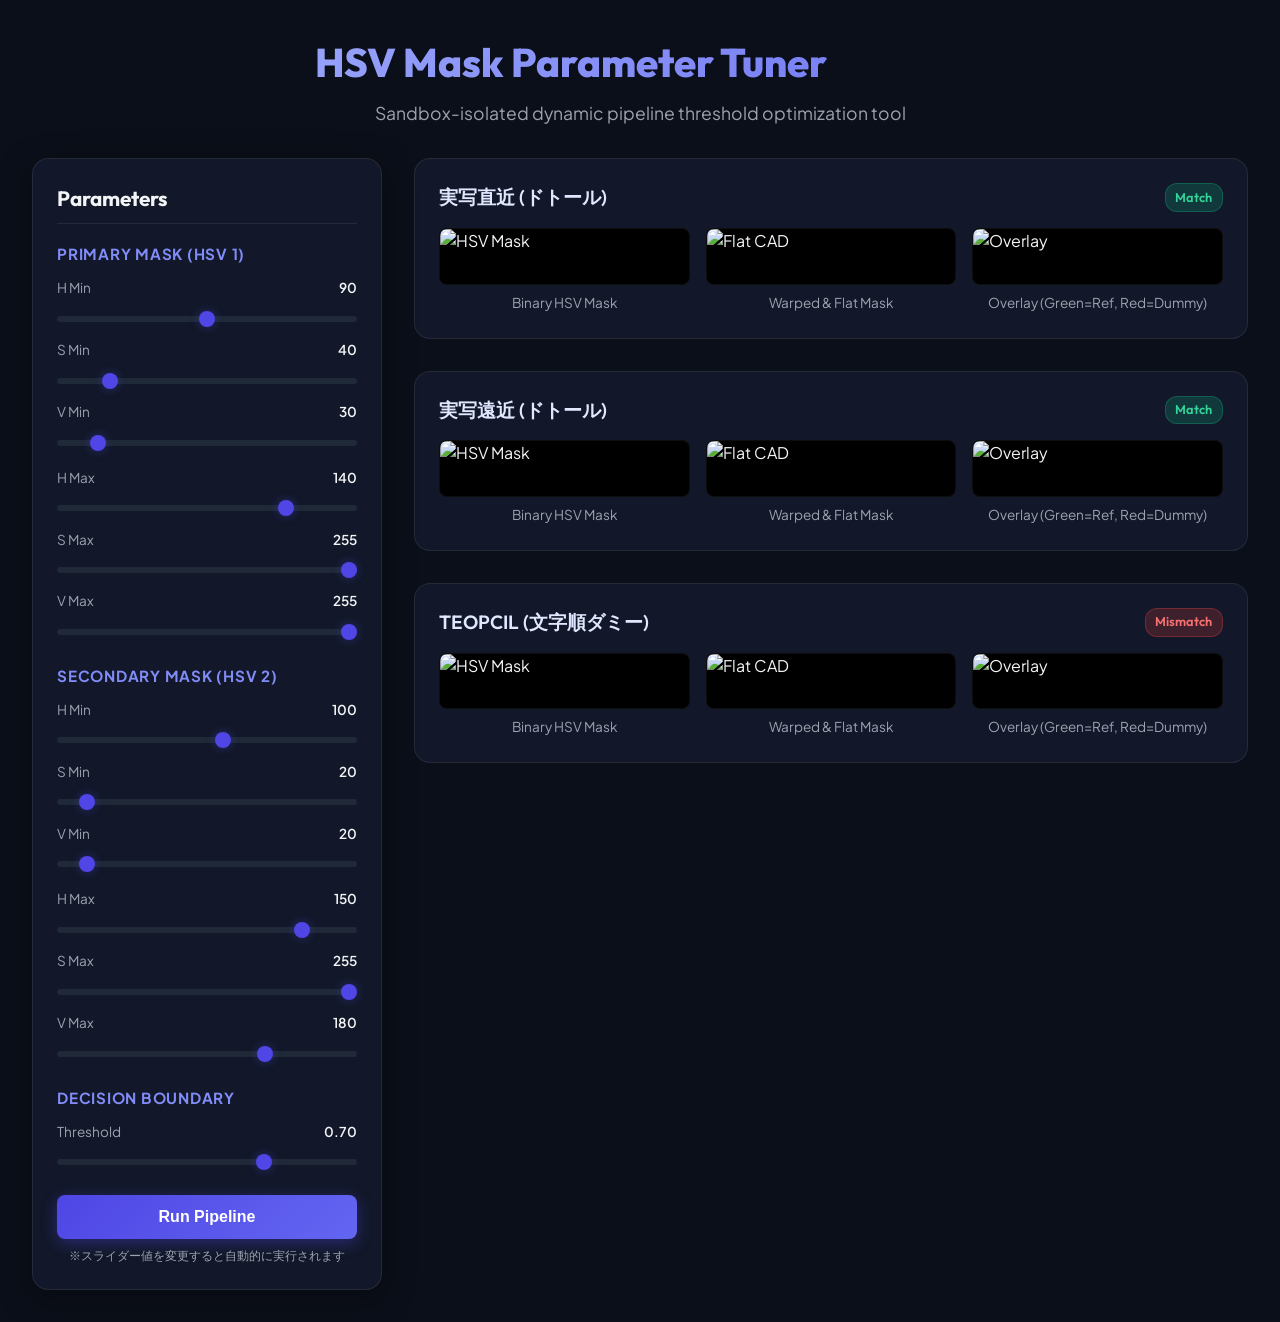
==== sandbox/index.html @ 9816757a "u: sandbox 手動調節について" ====
<!DOCTYPE html>
<html lang="ja">
<head>
    <meta charset="UTF-8">
    <meta name="viewport" content="width=device-width, initial-scale=1.0">
    <title>HSV Mask Parameter Tuner (Sandbox)</title>
    <link href="https://fonts.googleapis.com/css2?family=Outfit:wght@300;400;600;800&family=Plus+Jakarta+Sans:wght@300;400;600;700&display=swap" rel="stylesheet">
    <style>
        :root {
            --bg-color: #0b0f19;
            --card-bg: rgba(22, 29, 49, 0.7);
            --border-color: rgba(255, 255, 255, 0.08);
            --accent-color: #4f46e5;
            --accent-glow: rgba(79, 70, 229, 0.4);
            --text-main: #f3f4f6;
            --text-sub: #9ca3af;
        }

        * {
            box-sizing: border-box;
            margin: 0;
            padding: 0;
        }

        body {
            font-family: 'Plus Jakarta Sans', sans-serif;
            background: var(--bg-color);
            color: var(--text-main);
            min-height: 100vh;
            padding: 2rem;
            line-height: 1.5;
            overflow-x: hidden;
        }

        header {
            max-width: 1400px;
            margin: 0 auto 2rem auto;
            text-align: center;
        }

        h1 {
            font-family: 'Outfit', sans-serif;
            font-size: 2.5rem;
            font-weight: 800;
            background: linear-gradient(135deg, #a5b4fc, #6366f1);
            -webkit-background-clip: text;
            -webkit-text-fill-color: transparent;
            margin-bottom: 0.5rem;
        }

        p.subtitle {
            color: var(--text-sub);
            font-size: 1.1rem;
        }

        .container {
            max-width: 1400px;
            margin: 0 auto;
            display: grid;
            grid-template-columns: 350px 1fr;
            gap: 2rem;
        }

        /* Glassmorphic card styling */
        .card {
            background: var(--card-bg);
            border: 1px solid var(--border-color);
            border-radius: 16px;
            backdrop-filter: blur(12px);
            padding: 1.5rem;
            box-shadow: 0 8px 32px 0 rgba(0, 0, 0, 0.37);
        }

        .card h2 {
            font-family: 'Outfit', sans-serif;
            font-size: 1.3rem;
            margin-bottom: 1.2rem;
            padding-bottom: 0.5rem;
            border-bottom: 1px solid var(--border-color);
            display: flex;
            justify-content: space-between;
            align-items: center;
        }

        /* Parameter Sliders */
        .param-group {
            margin-bottom: 1.5rem;
        }

        .param-group h3 {
            font-size: 0.95rem;
            color: #818cf8;
            margin-bottom: 0.8rem;
            text-transform: uppercase;
            letter-spacing: 0.05em;
        }

        .slider-row {
            margin-bottom: 0.8rem;
        }

        .slider-label {
            display: flex;
            justify-content: space-between;
            font-size: 0.85rem;
            color: var(--text-sub);
            margin-bottom: 0.3rem;
        }

        .slider-label span.val {
            color: var(--text-main);
            font-weight: 600;
        }

        input[type="range"] {
            width: 100%;
            height: 6px;
            background: #1f2937;
            border-radius: 3px;
            outline: none;
            -webkit-appearance: none;
        }

        input[type="range"]::-webkit-slider-thumb {
            -webkit-appearance: none;
            width: 16px;
            height: 16px;
            border-radius: 50%;
            background: var(--accent-color);
            cursor: pointer;
            box-shadow: 0 0 10px var(--accent-glow);
            transition: transform 0.1s;
        }

        input[type="range"]::-webkit-slider-thumb:hover {
            transform: scale(1.2);
        }

        /* Action Buttons */
        .btn {
            display: block;
            width: 100%;
            padding: 0.8rem;
            background: linear-gradient(135deg, #4f46e5, #6366f1);
            color: white;
            border: none;
            border-radius: 8px;
            font-weight: 700;
            font-size: 1rem;
            cursor: pointer;
            transition: all 0.3s;
            box-shadow: 0 4px 15px var(--accent-glow);
            text-align: center;
        }

        .btn:hover {
            transform: translateY(-2px);
            box-shadow: 0 6px 20px rgba(79, 70, 229, 0.6);
        }

        .btn:active {
            transform: translateY(0);
        }

        /* Results Display */
        .results-view {
            display: flex;
            flex-direction: column;
            gap: 2rem;
        }

        .image-pair-card {
            background: var(--card-bg);
            border: 1px solid var(--border-color);
            border-radius: 16px;
            padding: 1.5rem;
        }

        .image-pair-title {
            font-family: 'Outfit', sans-serif;
            font-size: 1.2rem;
            font-weight: 600;
            margin-bottom: 1rem;
            display: flex;
            justify-content: space-between;
            color: #e0e7ff;
        }

        .image-pair-title span.badge {
            font-size: 0.8rem;
            padding: 0.2rem 0.6rem;
            border-radius: 12px;
            background: rgba(16, 185, 129, 0.2);
            color: #34d399;
            border: 1px solid rgba(16, 185, 129, 0.3);
        }

        .image-pair-title span.badge.fail {
            background: rgba(239, 68, 68, 0.2);
            color: #f87171;
            border: 1px solid rgba(239, 68, 68, 0.3);
        }

        .images-grid {
            display: grid;
            grid-template-columns: repeat(3, 1fr);
            gap: 1rem;
        }

        .img-container {
            display: flex;
            flex-direction: column;
            gap: 0.5rem;
        }

        .img-container span {
            font-size: 0.85rem;
            color: var(--text-sub);
            text-align: center;
        }

        .img-container img {
            width: 100%;
            border-radius: 8px;
            border: 1px solid rgba(255, 255, 255, 0.05);
            background: #000;
            aspect-ratio: 4.4 / 1;
            object-fit: contain;
            transition: transform 0.2s;
        }

        .img-container img:hover {
            transform: scale(1.02);
            cursor: zoom-in;
        }
        
        #loading-overlay {
            display: none;
            position: fixed;
            top: 0;
            left: 0;
            width: 100%;
            height: 100%;
            background: rgba(11, 15, 25, 0.8);
            z-index: 1000;
            justify-content: center;
            align-items: center;
            backdrop-filter: blur(4px);
        }

        .spinner {
            width: 50px;
            height: 50px;
            border: 5px solid rgba(255, 255, 255, 0.1);
            border-radius: 50%;
            border-top-color: var(--accent-color);
            animation: spin 1s ease-in-out infinite;
        }

        @keyframes spin {
            to { transform: rotate(360deg); }
        }

        /* Interactive real-time pipeline status styles */
        .results-view.updating {
            opacity: 0.6;
            transition: opacity 0.25s ease;
        }

        .updating-indicator {
            display: inline-flex;
            align-items: center;
            gap: 0.5rem;
            font-size: 0.9rem;
            color: #818cf8;
            background: rgba(129, 140, 248, 0.15);
            border: 1px solid rgba(129, 140, 248, 0.3);
            padding: 0.3rem 0.8rem;
            border-radius: 20px;
            margin-left: 1rem;
            opacity: 0;
            transition: opacity 0.2s ease;
            vertical-align: middle;
            font-weight: 600;
        }

        .updating-indicator.show {
            opacity: 1;
        }

        .updating-indicator .mini-spinner {
            width: 14px;
            height: 14px;
            border: 2px solid rgba(255, 255, 255, 0.1);
            border-radius: 50%;
            border-top-color: #818cf8;
            animation: spin 0.8s linear infinite;
        }

        .auto-run-note {
            font-size: 0.75rem;
            color: var(--text-sub);
            text-align: center;
            margin-top: 0.5rem;
            display: block;
        }
    </style>
</head>
<body>

    <header>
        <h1>HSV Mask Parameter Tuner<span id="updating-indicator" class="updating-indicator"><span class="mini-spinner"></span>Updating...</span></h1>
        <p class="subtitle">Sandbox-isolated dynamic pipeline threshold optimization tool</p>
    </header>

    <div class="container">
        <!-- Parameters tuning panel -->
        <div class="card">
            <h2>Parameters</h2>
            
            <form id="tuning-form" onsubmit="event.preventDefault(); runPipeline();">
                <div class="param-group">
                    <h3>Primary Mask (HSV 1)</h3>
                    
                    <div class="slider-row">
                        <div class="slider-label"><span>H Min</span><span class="val" id="h1_min_val">90</span></div>
                        <input type="range" name="h1_min" min="0" max="180" value="90" oninput="updateVal(this, 'h1_min_val')">
                    </div>
                    <div class="slider-row">
                        <div class="slider-label"><span>S Min</span><span class="val" id="s1_min_val">40</span></div>
                        <input type="range" name="s1_min" min="0" max="255" value="40" oninput="updateVal(this, 's1_min_val')">
                    </div>
                    <div class="slider-row">
                        <div class="slider-label"><span>V Min</span><span class="val" id="v1_min_val">30</span></div>
                        <input type="range" name="v1_min" min="0" max="255" value="30" oninput="updateVal(this, 'v1_min_val')">
                    </div>
                    
                    <div class="slider-row" style="margin-top: 1rem;">
                        <div class="slider-label"><span>H Max</span><span class="val" id="h1_max_val">140</span></div>
                        <input type="range" name="h1_max" min="0" max="180" value="140" oninput="updateVal(this, 'h1_max_val')">
                    </div>
                    <div class="slider-row">
                        <div class="slider-label"><span>S Max</span><span class="val" id="s1_max_val">255</span></div>
                        <input type="range" name="s1_max" min="0" max="255" value="255" oninput="updateVal(this, 's1_max_val')">
                    </div>
                    <div class="slider-row">
                        <div class="slider-label"><span>V Max</span><span class="val" id="v1_max_val">255</span></div>
                        <input type="range" name="v1_max" min="0" max="255" value="255" oninput="updateVal(this, 'v1_max_val')">
                    </div>
                </div>

                <div class="param-group">
                    <h3>Secondary Mask (HSV 2)</h3>
                    
                    <div class="slider-row">
                        <div class="slider-label"><span>H Min</span><span class="val" id="h2_min_val">100</span></div>
                        <input type="range" name="h2_min" min="0" max="180" value="100" oninput="updateVal(this, 'h2_min_val')">
                    </div>
                    <div class="slider-row">
                        <div class="slider-label"><span>S Min</span><span class="val" id="s2_min_val">20</span></div>
                        <input type="range" name="s2_min" min="0" max="255" value="20" oninput="updateVal(this, 's2_min_val')">
                    </div>
                    <div class="slider-row">
                        <div class="slider-label"><span>V Min</span><span class="val" id="v2_min_val">20</span></div>
                        <input type="range" name="v2_min" min="0" max="255" value="20" oninput="updateVal(this, 'v2_min_val')">
                    </div>
                    
                    <div class="slider-row" style="margin-top: 1rem;">
                        <div class="slider-label"><span>H Max</span><span class="val" id="h2_max_val">150</span></div>
                        <input type="range" name="h2_max" min="0" max="180" value="150" oninput="updateVal(this, 'h2_max_val')">
                    </div>
                    <div class="slider-row">
                        <div class="slider-label"><span>S Max</span><span class="val" id="s2_max_val">255</span></div>
                        <input type="range" name="s2_max" min="0" max="255" value="255" oninput="updateVal(this, 's2_max_val')">
                    </div>
                    <div class="slider-row">
                        <div class="slider-label"><span>V Max</span><span class="val" id="v2_max_val">180</span></div>
                        <input type="range" name="v2_max" min="0" max="255" value="180" oninput="updateVal(this, 'v2_max_val')">
                    </div>
                </div>

                <div class="param-group">
                    <h3>Decision Boundary</h3>
                    <div class="slider-row">
                        <div class="slider-label"><span>Threshold</span><span class="val" id="thresh_val">0.70</span></div>
                        <input type="range" name="threshold" min="0.0" max="1.0" step="0.01" value="0.70" oninput="updateVal(this, 'thresh_val')">
                    </div>
                </div>

                <button class="btn" type="submit">Run Pipeline</button>
                <span class="auto-run-note">※スライダー値を変更すると自動的に実行されます</span>
            </form>
        </div>

        <!-- Output images container -->
        <div class="results-view">
            <!-- Pair 1 -->
            <div class="image-pair-card" id="pair-near">
                <div class="image-pair-title">
                    <span>実写直近 (ドトール)</span>
                    <span class="badge" id="pair-near-badge">Match</span>
                </div>
                <div class="images-grid">
                    <div class="img-container">
                        <img id="pair-near-mask" src="/output/実写直近(ドトール)_jpg_hsv_mask.png" alt="HSV Mask">
                        <span>Binary HSV Mask</span>
                    </div>
                    <div class="img-container">
                        <img id="pair-near-flat" src="/output/実写直近(ドトール)_jpg_flat.png" alt="Flat CAD">
                        <span>Warped & Flat Mask</span>
                    </div>
                    <div class="img-container">
                        <img id="pair-near-overlay" src="/output/実写直近(ドトール)_jpg_overlay.png" alt="Overlay">
                        <span>Overlay (Green=Ref, Red=Dummy)</span>
                    </div>
                </div>
            </div>

            <!-- Pair 2 -->
            <div class="image-pair-card" id="pair-far">
                <div class="image-pair-title">
                    <span>実写遠近 (ドトール)</span>
                    <span class="badge" id="pair-far-badge">Match</span>
                </div>
                <div class="images-grid">
                    <div class="img-container">
                        <img id="pair-far-mask" src="/output/実写遠近(ドトール)_jpg_hsv_mask.png" alt="HSV Mask">
                        <span>Binary HSV Mask</span>
                    </div>
                    <div class="img-container">
                        <img id="pair-far-flat" src="/output/実写遠近(ドトール)_jpg_flat.png" alt="Flat CAD">
                        <span>Warped & Flat Mask</span>
                    </div>
                    <div class="img-container">
                        <img id="pair-far-overlay" src="/output/実写遠近(ドトール)_jpg_overlay.png" alt="Overlay">
                        <span>Overlay (Green=Ref, Red=Dummy)</span>
                    </div>
                </div>
            </div>

            <!-- Pair 3 -->
            <div class="image-pair-card" id="pair-scrambled">
                <div class="image-pair-title">
                    <span>TEOPCIL (文字順ダミー)</span>
                    <span class="badge fail" id="pair-scrambled-badge">Mismatch</span>
                </div>
                <div class="images-grid">
                    <div class="img-container">
                        <img id="pair-scrambled-mask" src="/output/dummy(ドトール)入れ替えのみ_00_TEOPCIL_jpg_hsv_mask.png" alt="HSV Mask">
                        <span>Binary HSV Mask</span>
                    </div>
                    <div class="img-container">
                        <img id="pair-scrambled-flat" src="/output/dummy(ドトール)入れ替えのみ_00_TEOPCIL_jpg_flat.png" alt="Flat CAD">
                        <span>Warped & Flat Mask</span>
                    </div>
                    <div class="img-container">
                        <img id="pair-scrambled-overlay" src="/output/dummy(ドトール)入れ替えのみ_00_TEOPCIL_jpg_overlay.png" alt="Overlay">
                        <span>Overlay (Green=Ref, Red=Dummy)</span>
                    </div>
                </div>
            </div>
        </div>
    </div>

    <div id="loading-overlay">
        <div style="text-align: center;">
            <div class="spinner"></div>
            <p style="margin-top: 1rem; font-weight: 600;">Processing Image Pipeline...</p>
        </div>
    </div>

    <script>
        let debounceTimer = null;
        let activeController = null;

        function updateVal(slider, labelId) {
            document.getElementById(labelId).innerText = slider.value;
            
            // Debounce pipeline execution on slider change
            clearTimeout(debounceTimer);
            debounceTimer = setTimeout(() => {
                runPipeline();
            }, 250); // 250ms delay
        }

        async function runPipeline() {
            // Cancel any in-flight request
            if (activeController) {
                activeController.abort();
            }
            activeController = new AbortController();
            const signal = activeController.signal;
            
            const indicator = document.getElementById('updating-indicator');
            const resultsView = document.querySelector('.results-view');
            
            indicator.classList.add('show');
            resultsView.classList.add('updating');
            
            const form = document.getElementById('tuning-form');
            const formData = new FormData(form);
            
            const params = {
                lower1: `${formData.get('h1_min')},${formData.get('s1_min')},${formData.get('v1_min')}`,
                upper1: `${formData.get('h1_max')},${formData.get('s1_max')},${formData.get('v1_max')}`,
                lower2: `${formData.get('h2_min')},${formData.get('s2_min')},${formData.get('v2_min')}`,
                upper2: `${formData.get('h2_max')},${formData.get('s2_max')},${formData.get('v2_max')}`,
                threshold: parseFloat(formData.get('threshold'))
            };
            
            try {
                const response = await fetch('/api/run', {
                    method: 'POST',
                    headers: { 'Content-Type': 'application/json' },
                    body: JSON.stringify(params),
                    signal: signal
                });
                
                const data = await response.json();
                if (response.ok) {
                    // Update images with timestamp to reload without cache
                    const t = Date.now();
                    
                    const updatePair = (id, baseFile, matchKey) => {
                        document.getElementById(`${id}-mask`).src = `/output/${baseFile}_hsv_mask.png?t=${t}`;
                        document.getElementById(`${id}-flat`).src = `/output/${baseFile}_flat.png?t=${t}`;
                        document.getElementById(`${id}-overlay`).src = `/output/${baseFile}_overlay.png?t=${t}`;
                        
                        const scoreInfo = data.results[matchKey];
                        const badge = document.getElementById(`${id}-badge`);
                        
                        badge.innerText = `${scoreInfo.is_match ? 'Match' : 'Mismatch'} (IoU: ${scoreInfo.score.toFixed(4)})`;
                        if (scoreInfo.is_match) {
                            badge.className = 'badge';
                        } else {
                            badge.className = 'badge fail';
                        }
                    };
                    
                    updatePair('pair-near', '実写直近(ドトール)_jpg', '実写直近(ドトール).jpg');
                    updatePair('pair-far', '実写遠近(ドトール)_jpg', '実写遠近(ドトール).jpg');
                    updatePair('pair-scrambled', 'dummy(ドトール)入れ替えのみ_00_TEOPCIL_jpg', 'dummy(ドトール)入れ替えのみ_00_TEOPCIL.jpg');
                } else {
                    alert('Error running pipeline: ' + data.detail);
                }
            } catch (err) {
                if (err.name === 'AbortError') {
                    // Ignore aborted request errors
                    return;
                }
                alert('Connection error: ' + err.message);
            } finally {
                if (!signal.aborted) {
                    indicator.classList.remove('show');
                    resultsView.classList.remove('updating');
                }
            }
        }
        
        // Initial run to load default values
        window.addEventListener('load', () => {
            runPipeline();
        });
    </script>
</body>
</html>
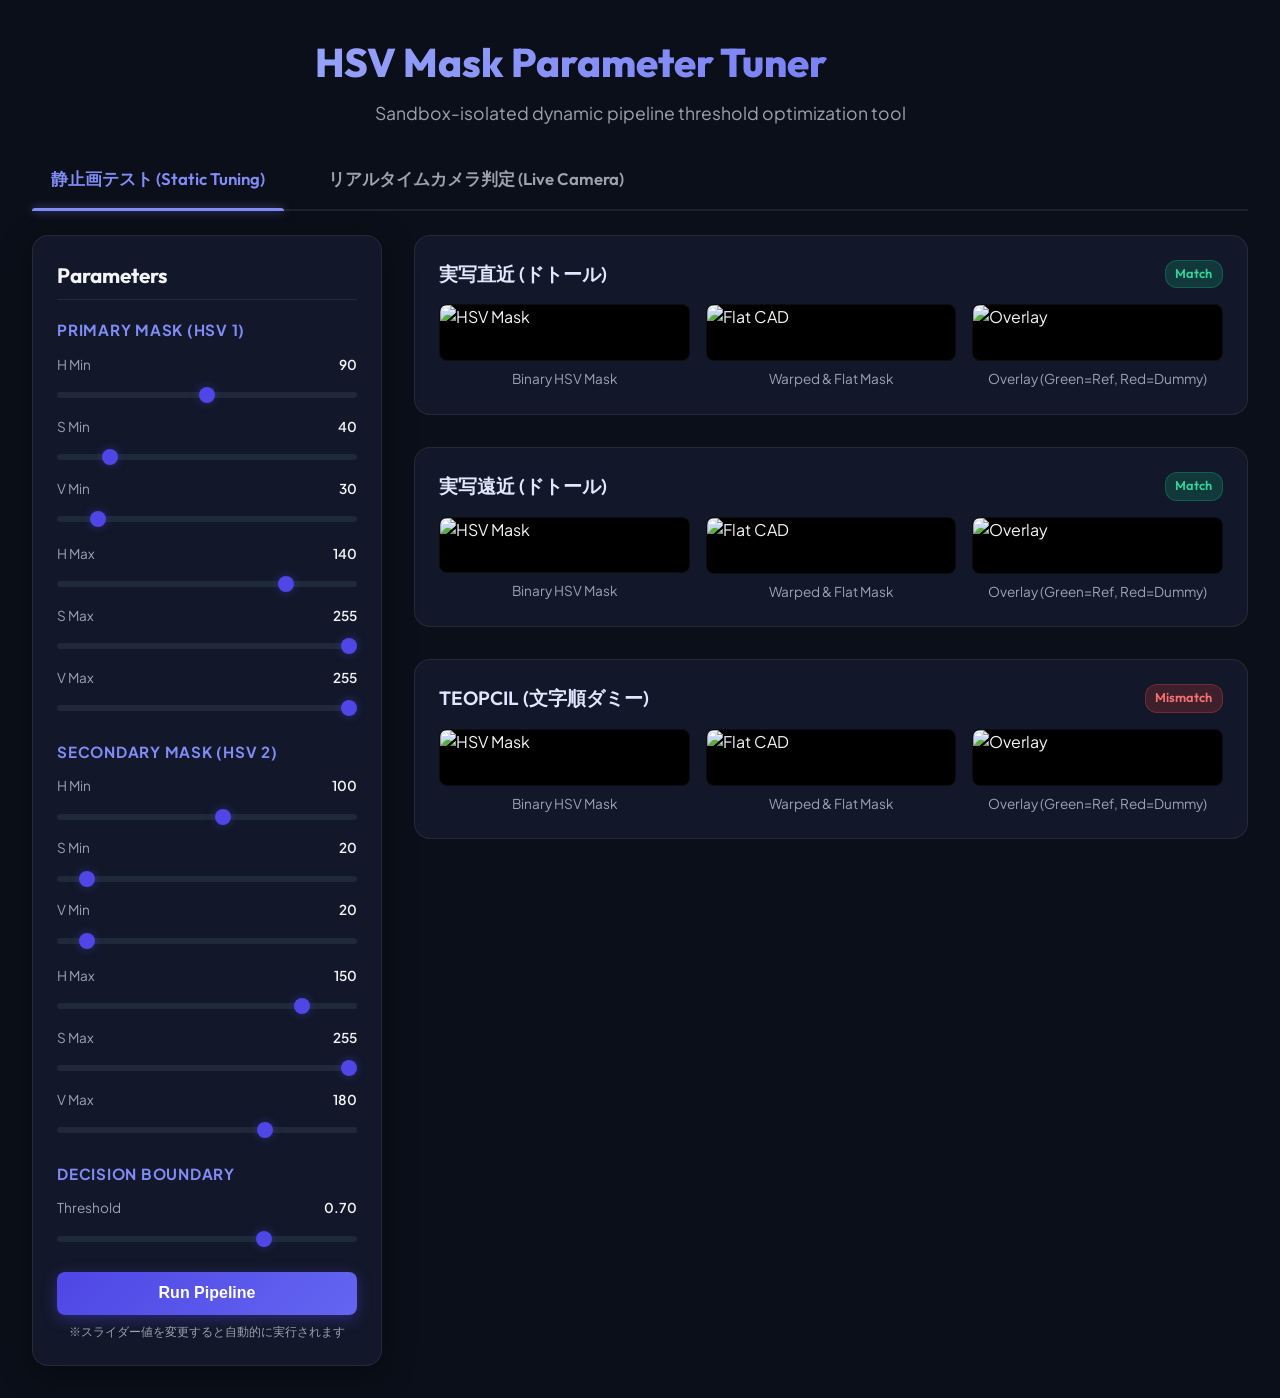
==== commit 13ba17c9: "u: sandbox リアルタイム仮判定 実験" ====
--- a/sandbox/index.html
+++ b/sandbox/index.html
@@ -304,6 +304,56 @@
             margin-top: 0.5rem;
             display: block;
         }
+
+        /* Tab switcher styling */
+        .tab-switcher {
+            max-width: 1400px;
+            margin: 0 auto 1.5rem auto;
+            display: flex;
+            gap: 1.5rem;
+            border-bottom: 2px solid var(--border-color);
+            padding-bottom: 0.5rem;
+        }
+
+        .tab-btn {
+            background: transparent;
+            border: none;
+            color: var(--text-sub);
+            padding: 0.6rem 1.2rem;
+            font-size: 1.05rem;
+            font-weight: 600;
+            font-family: 'Outfit', sans-serif;
+            cursor: pointer;
+            transition: all 0.3s;
+            position: relative;
+        }
+
+        .tab-btn:hover {
+            color: var(--text-main);
+        }
+
+        .tab-btn.active {
+            color: #818cf8;
+        }
+
+        .tab-btn.active::after {
+            content: '';
+            position: absolute;
+            bottom: -0.65rem;
+            left: 0;
+            width: 100%;
+            height: 3px;
+            background: #818cf8;
+            border-radius: 3px 3px 0 0;
+            box-shadow: 0 0 10px rgba(129, 140, 248, 0.6);
+        }
+
+        /* Camera live card specific */
+        .live-camera-view {
+            display: flex;
+            flex-direction: column;
+            gap: 1.5rem;
+        }
     </style>
 </head>
 <body>
@@ -313,6 +363,11 @@
         <p class="subtitle">Sandbox-isolated dynamic pipeline threshold optimization tool</p>
     </header>
 
+    <div class="tab-switcher">
+        <button id="tab-static" class="tab-btn active" onclick="switchTab('static')">静止画テスト (Static Tuning)</button>
+        <button id="tab-live" class="tab-btn" onclick="switchTab('live')">リアルタイムカメラ判定 (Live Camera)</button>
+    </div>
+
     <div class="container">
         <!-- Parameters tuning panel -->
         <div class="card">
@@ -392,70 +447,130 @@
             </form>
         </div>
 
-        <!-- Output images container -->
-        <div class="results-view">
-            <!-- Pair 1 -->
-            <div class="image-pair-card" id="pair-near">
-                <div class="image-pair-title">
-                    <span>実写直近 (ドトール)</span>
-                    <span class="badge" id="pair-near-badge">Match</span>
-                </div>
-                <div class="images-grid">
-                    <div class="img-container">
-                        <img id="pair-near-mask" src="/output/実写直近(ドトール)_jpg_hsv_mask.png" alt="HSV Mask">
-                        <span>Binary HSV Mask</span>
-                    </div>
-                    <div class="img-container">
-                        <img id="pair-near-flat" src="/output/実写直近(ドトール)_jpg_flat.png" alt="Flat CAD">
-                        <span>Warped & Flat Mask</span>
-                    </div>
-                    <div class="img-container">
-                        <img id="pair-near-overlay" src="/output/実写直近(ドトール)_jpg_overlay.png" alt="Overlay">
-                        <span>Overlay (Green=Ref, Red=Dummy)</span>
+        <!-- Right column containing tabs -->
+        <div class="right-column">
+            <!-- Tab Content: Static Images -->
+            <div id="content-static" class="tab-pane">
+                <div class="results-view">
+                    <!-- Pair 1 -->
+                    <div class="image-pair-card" id="pair-near">
+                        <div class="image-pair-title">
+                            <span>実写直近 (ドトール)</span>
+                            <span class="badge" id="pair-near-badge">Match</span>
+                        </div>
+                        <div class="images-grid">
+                            <div class="img-container">
+                                <img id="pair-near-mask" src="/output/実写直近(ドトール)_jpg_hsv_mask.png" alt="HSV Mask">
+                                <span>Binary HSV Mask</span>
+                            </div>
+                            <div class="img-container">
+                                <img id="pair-near-flat" src="/output/実写直近(ドトール)_jpg_flat.png" alt="Flat CAD">
+                                <span>Warped & Flat Mask</span>
+                            </div>
+                            <div class="img-container">
+                                <img id="pair-near-overlay" src="/output/実写直近(ドトール)_jpg_overlay.png" alt="Overlay">
+                                <span>Overlay (Green=Ref, Red=Dummy)</span>
+                            </div>
+                        </div>
+                    </div>
+
+                    <!-- Pair 2 -->
+                    <div class="image-pair-card" id="pair-far">
+                        <div class="image-pair-title">
+                            <span>実写遠近 (ドトール)</span>
+                            <span class="badge" id="pair-far-badge">Match</span>
+                        </div>
+                        <div class="images-grid">
+                            <div class="img-container">
+                                <img id="pair-far-mask" src="/output/実写遠近(ドトール)_jpg_hsv_mask.png" alt="HSV Mask">
+                                <span>Binary HSV Mask</span>
+                            </div>
+                            <div class="img-container">
+                                <img id="pair-far-flat" src="/output/実写遠近(ドトール)_jpg_flat.png" alt="Flat CAD">
+                                <span>Warped & Flat Mask</span>
+                            </div>
+                            <div class="img-container">
+                                <img id="pair-far-overlay" src="/output/実写遠近(ドトール)_jpg_overlay.png" alt="Overlay">
+                                <span>Overlay (Green=Ref, Red=Dummy)</span>
+                            </div>
+                        </div>
+                    </div>
+
+                    <!-- Pair 3 -->
+                    <div class="image-pair-card" id="pair-scrambled">
+                        <div class="image-pair-title">
+                            <span>TEOPCIL (文字順ダミー)</span>
+                            <span class="badge fail" id="pair-scrambled-badge">Mismatch</span>
+                        </div>
+                        <div class="images-grid">
+                            <div class="img-container">
+                                <img id="pair-scrambled-mask" src="/output/dummy(ドトール)入れ替えのみ_00_TEOPCIL_jpg_hsv_mask.png" alt="HSV Mask">
+                                <span>Binary HSV Mask</span>
+                            </div>
+                            <div class="img-container">
+                                <img id="pair-scrambled-flat" src="/output/dummy(ドトール)入れ替えのみ_00_TEOPCIL_jpg_flat.png" alt="Flat CAD">
+                                <span>Warped & Flat Mask</span>
+                            </div>
+                            <div class="img-container">
+                                <img id="pair-scrambled-overlay" src="/output/dummy(ドトール)入れ替えのみ_00_TEOPCIL_jpg_overlay.png" alt="Overlay">
+                                <span>Overlay (Green=Ref, Red=Dummy)</span>
+                            </div>
+                        </div>
                     </div>
                 </div>
             </div>
 
-            <!-- Pair 2 -->
-            <div class="image-pair-card" id="pair-far">
-                <div class="image-pair-title">
-                    <span>実写遠近 (ドトール)</span>
-                    <span class="badge" id="pair-far-badge">Match</span>
-                </div>
-                <div class="images-grid">
-                    <div class="img-container">
-                        <img id="pair-far-mask" src="/output/実写遠近(ドトール)_jpg_hsv_mask.png" alt="HSV Mask">
-                        <span>Binary HSV Mask</span>
-                    </div>
-                    <div class="img-container">
-                        <img id="pair-far-flat" src="/output/実写遠近(ドトール)_jpg_flat.png" alt="Flat CAD">
-                        <span>Warped & Flat Mask</span>
-                    </div>
-                    <div class="img-container">
-                        <img id="pair-far-overlay" src="/output/実写遠近(ドトール)_jpg_overlay.png" alt="Overlay">
-                        <span>Overlay (Green=Ref, Red=Dummy)</span>
-                    </div>
-                </div>
-            </div>
-
-            <!-- Pair 3 -->
-            <div class="image-pair-card" id="pair-scrambled">
-                <div class="image-pair-title">
-                    <span>TEOPCIL (文字順ダミー)</span>
-                    <span class="badge fail" id="pair-scrambled-badge">Mismatch</span>
-                </div>
-                <div class="images-grid">
-                    <div class="img-container">
-                        <img id="pair-scrambled-mask" src="/output/dummy(ドトール)入れ替えのみ_00_TEOPCIL_jpg_hsv_mask.png" alt="HSV Mask">
-                        <span>Binary HSV Mask</span>
-                    </div>
-                    <div class="img-container">
-                        <img id="pair-scrambled-flat" src="/output/dummy(ドトール)入れ替えのみ_00_TEOPCIL_jpg_flat.png" alt="Flat CAD">
-                        <span>Warped & Flat Mask</span>
-                    </div>
-                    <div class="img-container">
-                        <img id="pair-scrambled-overlay" src="/output/dummy(ドトール)入れ替えのみ_00_TEOPCIL_jpg_overlay.png" alt="Overlay">
-                        <span>Overlay (Green=Ref, Red=Dummy)</span>
+            <!-- Tab Content: Live Camera -->
+            <div id="content-live" class="tab-pane" style="display: none;">
+                <div class="card live-camera-view">
+                    <div class="live-camera-header" style="margin-bottom: 1rem; display: flex; justify-content: space-between; align-items: center; flex-wrap: wrap; gap: 1rem;">
+                        <h2 style="margin: 0; padding: 0; border: none; font-size: 1.4rem;">リアルタイムカメラ判定</h2>
+                        <div class="camera-controls" style="display: flex; gap: 0.8rem; align-items: center; flex-wrap: wrap;">
+                            <label for="live-origin-select" style="font-size: 0.9rem; color: var(--text-sub); font-weight: 600;">基準画像:</label>
+                            <select id="live-origin-select" style="background: #111827; color: white; border: 1px solid var(--border-color); padding: 0.5rem 0.8rem; border-radius: 8px; outline: none; font-size: 0.9rem; cursor: pointer; font-family: 'Plus Jakarta Sans', sans-serif;">
+                                <option value="POLITEC(ドトール).png" selected>POLITEC(ドトール).png</option>
+                                <option value="Politec College（ブリヂストン）.png">Politec College（ブリヂストン）.png</option>
+                                <option value="能開大(吉野家).png">能開大(吉野家).png</option>
+                            </select>
+                            <button id="btn-camera" class="btn" style="width: auto; padding: 0.5rem 1.2rem; font-size: 0.9rem; margin: 0;" onclick="toggleCamera()">カメラ起動</button>
+                        </div>
+                    </div>
+
+                    <div style="display: grid; grid-template-columns: 1.2fr 1.8fr; gap: 2rem; min-height: 400px;">
+                        <!-- Left: Live Video Preview -->
+                        <div style="display: flex; flex-direction: column; gap: 1.5rem;">
+                            <div style="position: relative; width: 100%; aspect-ratio: 4/3; background: #070b12; border-radius: 12px; overflow: hidden; border: 1px solid var(--border-color); display: flex; justify-content: center; align-items: center; box-shadow: inset 0 0 20px rgba(0,0,0,0.8);">
+                                <video id="webcam" autoplay playsinline style="width: 100%; height: 100%; object-fit: cover; transform: scaleX(-1); display: none;"></video>
+                                <div id="camera-placeholder" style="color: var(--text-sub); text-align: center; padding: 1.5rem; display: flex; flex-direction: column; align-items: center; gap: 1rem;">
+                                    <svg width="48" height="48" fill="none" stroke="currentColor" stroke-width="1.5" viewBox="0 0 24 24" style="opacity: 0.4;">
+                                        <path stroke-linecap="round" stroke-linejoin="round" d="M6.827 6.175A2.31 2.31 0 015.186 7.23c-.38.054-.757.112-1.134.175C2.999 7.58 2.25 8.507 2.25 9.574V18a2.25 2.25 0 002.25 2.25h15A2.25 2.25 0 0021.75 18V9.574c0-1.067-.75-1.994-1.802-2.169a47.865 47.865 0 00-1.134-.175 2.31 2.31 0 01-1.64-1.055l-.822-1.316a2.192 2.192 0 00-1.736-1.039 48.774 47.774 0 00-5.232 0 2.192 2.192 0 00-1.736 1.039l-.821 1.316z" />
+                                        <path stroke-linecap="round" stroke-linejoin="round" d="M16.5 12.75a4.5 4.5 0 11-9 0 4.5 4.5 0 019 0zM18.75 10.5h.008v.008h-.008V10.5z" />
+                                    </svg>
+                                    <p style="font-weight: 600; font-size: 0.95rem;">カメラがオフです</p>
+                                    <span style="font-size: 0.8rem; opacity: 0.7;">「カメラ起動」ボタンをクリックして開始してください。</span>
+                                </div>
+                            </div>
+                            <div class="image-pair-title" style="width: 100%; text-align: center; display: flex; justify-content: center; align-items: center; gap: 0.8rem; background: rgba(255,255,255,0.02); padding: 0.6rem; border-radius: 8px; border: 1px solid var(--border-color);">
+                                <span style="font-size: 1rem; color: #a5b4fc; font-weight: 600;">判定結果:</span>
+                                <span class="badge" id="live-badge" style="font-size: 1rem; padding: 0.3rem 1rem;">Ready</span>
+                            </div>
+                        </div>
+
+                        <!-- Right: Processing Results -->
+                        <div class="images-grid" style="grid-template-columns: 1fr; gap: 1rem; align-content: start;">
+                            <div class="img-container" style="background: rgba(0,0,0,0.2); padding: 0.8rem; border-radius: 10px; border: 1px solid rgba(255,255,255,0.02);">
+                                <span style="text-align: left; font-weight: 600; color: #818cf8; font-size: 0.9rem; margin-bottom: 0.4rem; display: block;">1. Binary HSV Mask</span>
+                                <img id="live-mask" src="" alt="HSV Mask" style="width: 100%; height: auto; min-height: 90px; max-height: 120px; object-fit: contain; background: #000; border-radius: 6px; border: 1px solid var(--border-color);">
+                            </div>
+                            <div class="img-container" style="background: rgba(0,0,0,0.2); padding: 0.8rem; border-radius: 10px; border: 1px solid rgba(255,255,255,0.02);">
+                                <span style="text-align: left; font-weight: 600; color: #818cf8; font-size: 0.9rem; margin-bottom: 0.4rem; display: block;">2. Warped & Flat Mask</span>
+                                <img id="live-flat" src="" alt="Flat CAD" style="width: 100%; height: auto; min-height: 90px; max-height: 120px; object-fit: contain; background: #000; border-radius: 6px; border: 1px solid var(--border-color);">
+                            </div>
+                            <div class="img-container" style="background: rgba(0,0,0,0.2); padding: 0.8rem; border-radius: 10px; border: 1px solid rgba(255,255,255,0.02);">
+                                <span style="text-align: left; font-weight: 600; color: #818cf8; font-size: 0.9rem; margin-bottom: 0.4rem; display: block;">3. Overlay (Green=Ref, Red=Webcam)</span>
+                                <img id="live-overlay" src="" alt="Overlay" style="width: 100%; height: auto; min-height: 90px; max-height: 120px; object-fit: contain; background: #000; border-radius: 6px; border: 1px solid var(--border-color);">
+                            </div>
+                        </div>
                     </div>
                 </div>
             </div>
@@ -472,6 +587,17 @@
     <script>
         let debounceTimer = null;
         let activeController = null;
+        let currentTab = 'static'; // 'static' or 'live'
+        let isCameraActive = false;
+        let cameraStream = null;
+        let liveTimer = null;
+        let liveController = null;
+        
+        const video = document.getElementById('webcam');
+        const placeholder = document.getElementById('camera-placeholder');
+        const btnCamera = document.getElementById('btn-camera');
+        const hiddenCanvas = document.createElement('canvas');
+        const hiddenContext = hiddenCanvas.getContext('2d');
 
         function updateVal(slider, labelId) {
             document.getElementById(labelId).innerText = slider.value;
@@ -479,11 +605,170 @@
             // Debounce pipeline execution on slider change
             clearTimeout(debounceTimer);
             debounceTimer = setTimeout(() => {
+                if (currentTab === 'static') {
+                    runPipeline();
+                }
+            }, 250); // 250ms delay
+        }
+
+        function switchTab(tabId) {
+            currentTab = tabId;
+            document.querySelectorAll('.tab-btn').forEach(btn => btn.classList.remove('active'));
+            document.getElementById(`tab-${tabId}`).classList.add('active');
+            
+            if (tabId === 'static') {
+                document.getElementById('content-static').style.display = 'block';
+                document.getElementById('content-live').style.display = 'none';
+                if (isCameraActive) {
+                    stopCamera();
+                }
                 runPipeline();
-            }, 250); // 250ms delay
+            } else {
+                document.getElementById('content-static').style.display = 'none';
+                document.getElementById('content-live').style.display = 'block';
+            }
+        }
+
+        async function toggleCamera() {
+            if (isCameraActive) {
+                stopCamera();
+            } else {
+                await startCamera();
+            }
+        }
+
+        async function startCamera() {
+            try {
+                cameraStream = await navigator.mediaDevices.getUserMedia({
+                    video: { facingMode: 'user', width: { ideal: 640 }, height: { ideal: 480 } },
+                    audio: false
+                });
+                video.srcObject = cameraStream;
+                video.style.display = 'block';
+                placeholder.style.display = 'none';
+                btnCamera.innerText = 'カメラ停止';
+                btnCamera.style.background = 'linear-gradient(135deg, #ef4444, #f87171)';
+                btnCamera.style.boxShadow = '0 4px 15px rgba(239, 68, 68, 0.4)';
+                isCameraActive = true;
+                
+                // Clear any leftover images
+                document.getElementById('live-mask').src = '';
+                document.getElementById('live-flat').src = '';
+                document.getElementById('live-overlay').src = '';
+                document.getElementById('live-badge').innerText = 'Starting...';
+                document.getElementById('live-badge').className = 'badge';
+
+                startLiveProcessing();
+            } catch (err) {
+                alert('カメラへのアクセスに失敗しました: ' + err.message);
+                console.error(err);
+            }
+        }
+
+        function stopCamera() {
+            if (cameraStream) {
+                cameraStream.getTracks().forEach(track => track.stop());
+            }
+            video.srcObject = null;
+            video.style.display = 'none';
+            placeholder.style.display = 'flex';
+            btnCamera.innerText = 'カメラ起動';
+            btnCamera.style.background = 'linear-gradient(135deg, #4f46e5, #6366f1)';
+            btnCamera.style.boxShadow = '0 4px 15px rgba(79, 70, 229, 0.4)';
+            isCameraActive = false;
+            
+            if (liveTimer) {
+                clearTimeout(liveTimer);
+                liveTimer = null;
+            }
+            if (liveController) {
+                liveController.abort();
+                liveController = null;
+            }
+            
+            document.getElementById('live-badge').innerText = 'Ready';
+            document.getElementById('live-badge').className = 'badge';
+            document.getElementById('live-mask').src = '';
+            document.getElementById('live-flat').src = '';
+            document.getElementById('live-overlay').src = '';
+        }
+
+        function startLiveProcessing() {
+            const processFrame = async () => {
+                if (!isCameraActive) return;
+                
+                if (video.videoWidth > 0 && video.videoHeight > 0) {
+                    hiddenCanvas.width = video.videoWidth;
+                    hiddenCanvas.height = video.videoHeight;
+                    
+                    // Mirror image to make it look like a mirror reflection (natural for users)
+                    hiddenContext.save();
+                    hiddenContext.translate(hiddenCanvas.width, 0);
+                    hiddenContext.scale(-1, 1);
+                    hiddenContext.drawImage(video, 0, 0, hiddenCanvas.width, hiddenCanvas.height);
+                    hiddenContext.restore();
+                    
+                    const base64Img = hiddenCanvas.toDataURL('image/jpeg', 0.7);
+                    
+                    const form = document.getElementById('tuning-form');
+                    const formData = new FormData(form);
+                    
+                    const params = {
+                        image: base64Img,
+                        lower1: `${formData.get('h1_min')},${formData.get('s1_min')},${formData.get('v1_min')}`,
+                        upper1: `${formData.get('h1_max')},${formData.get('s1_max')},${formData.get('v1_max')}`,
+                        lower2: `${formData.get('h2_min')},${formData.get('s2_min')},${formData.get('v2_min')}`,
+                        upper2: `${formData.get('h2_max')},${formData.get('s2_max')},${formData.get('v2_max')}`,
+                        threshold: parseFloat(formData.get('threshold')),
+                        origin_name: document.getElementById('live-origin-select').value
+                    };
+                    
+                    if (liveController) {
+                        liveController.abort();
+                    }
+                    liveController = new AbortController();
+                    const signal = liveController.signal;
+                    
+                    try {
+                        const response = await fetch('/api/live', {
+                            method: 'POST',
+                            headers: { 'Content-Type': 'application/json' },
+                            body: JSON.stringify(params),
+                            signal: signal
+                        });
+                        
+                        const data = await response.json();
+                        if (response.ok && isCameraActive && !signal.aborted) {
+                            document.getElementById('live-mask').src = data.hsv_mask;
+                            document.getElementById('live-flat').src = data.flat_img;
+                            document.getElementById('live-overlay').src = data.overlay_img;
+                            
+                            const badge = document.getElementById('live-badge');
+                            badge.innerText = `${data.is_match ? 'Match' : 'Mismatch'} (IoU: ${data.similarity_score.toFixed(4)})`;
+                            if (data.is_match) {
+                                badge.className = 'badge';
+                            } else {
+                                badge.className = 'badge fail';
+                            }
+                        }
+                    } catch (err) {
+                        if (err.name !== 'AbortError') {
+                            console.error('Live camera error:', err);
+                        }
+                    }
+                }
+                
+                if (isCameraActive) {
+                    liveTimer = setTimeout(processFrame, 250); // 4 FPS
+                }
+            };
+            
+            liveTimer = setTimeout(processFrame, 250);
         }
 
         async function runPipeline() {
+            if (currentTab !== 'static') return;
+            
             // Cancel any in-flight request
             if (activeController) {
                 activeController.abort();
@@ -518,7 +803,6 @@
                 
                 const data = await response.json();
                 if (response.ok) {
-                    // Update images with timestamp to reload without cache
                     const t = Date.now();
                     
                     const updatePair = (id, baseFile, matchKey) => {
@@ -545,7 +829,6 @@
                 }
             } catch (err) {
                 if (err.name === 'AbortError') {
-                    // Ignore aborted request errors
                     return;
                 }
                 alert('Connection error: ' + err.message);
@@ -557,7 +840,6 @@
             }
         }
         
-        // Initial run to load default values
         window.addEventListener('load', () => {
             runPipeline();
         });
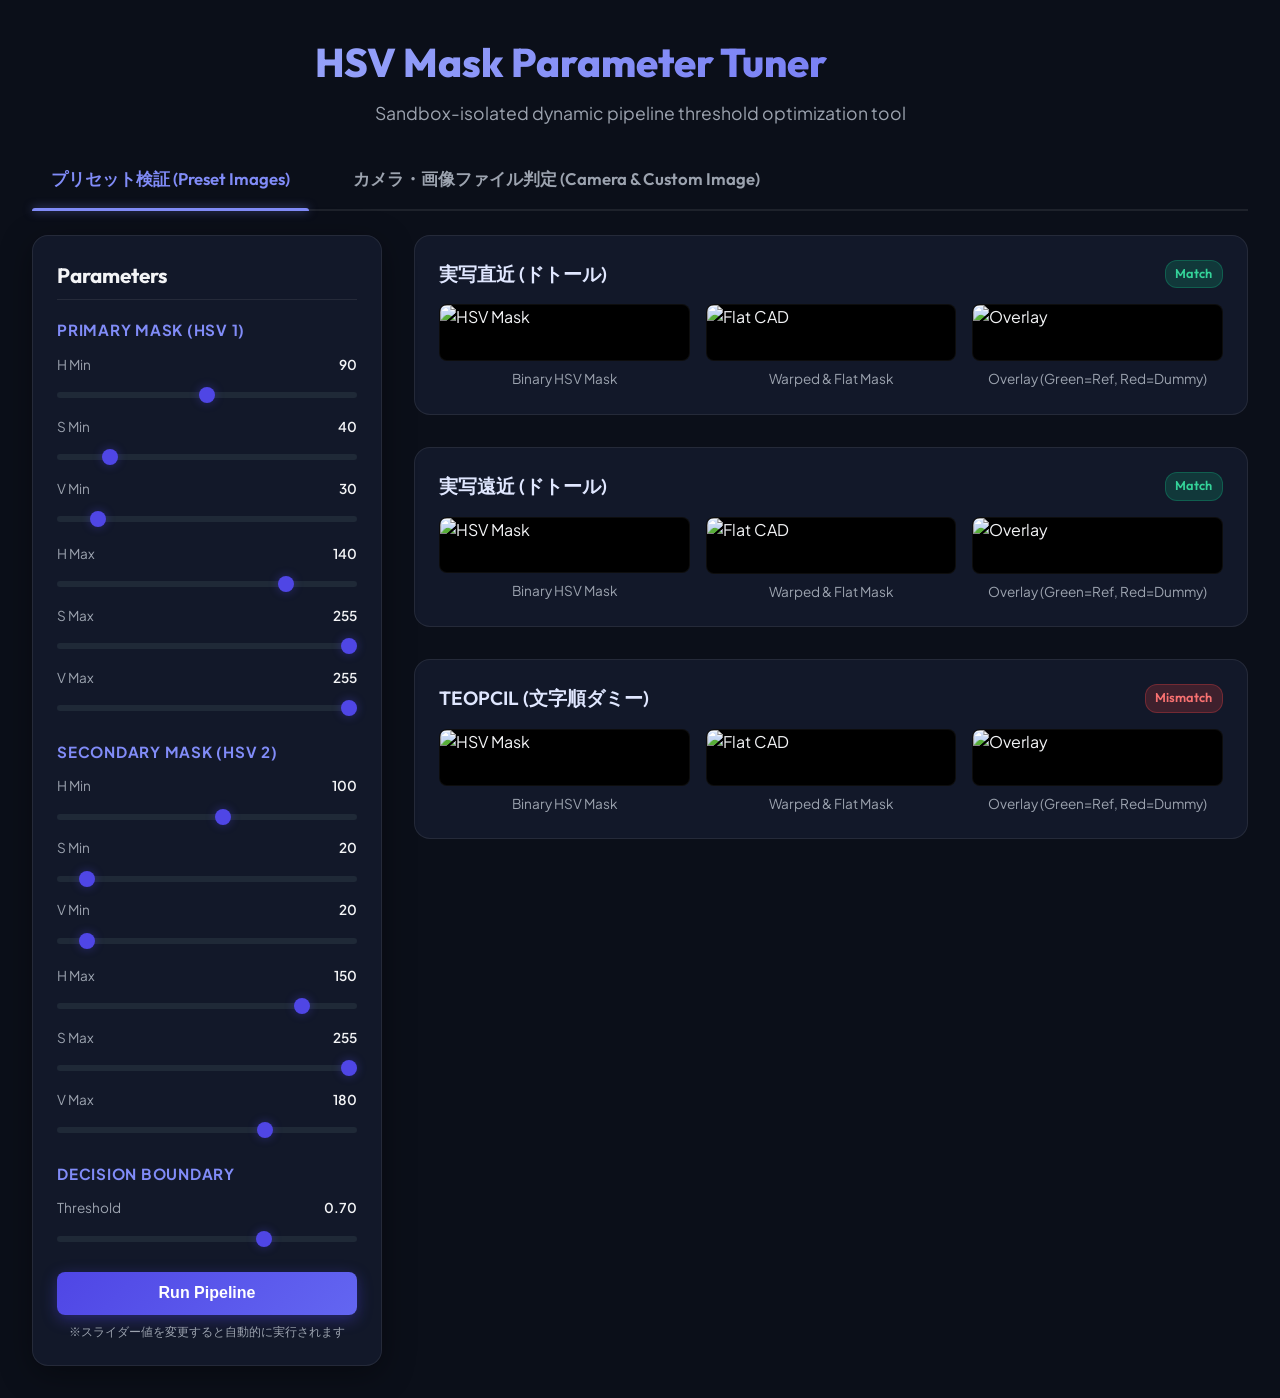
==== commit 6f9fea19: "u: sandbox 静止画 HSV 調節" ====
--- a/sandbox/index.html
+++ b/sandbox/index.html
@@ -354,6 +354,30 @@
             flex-direction: column;
             gap: 1.5rem;
         }
+
+        /* Dropzone styling */
+        .dropzone {
+            position: relative;
+            width: 100%;
+            aspect-ratio: 4/3;
+            background: #070b12;
+            border-radius: 12px;
+            overflow: hidden;
+            border: 2px dashed var(--border-color);
+            display: flex;
+            justify-content: center;
+            align-items: center;
+            box-shadow: inset 0 0 20px rgba(0,0,0,0.8);
+            transition: all 0.3s ease;
+            cursor: pointer;
+        }
+
+        .dropzone.dragover {
+            border-color: #818cf8;
+            background: rgba(129, 140, 248, 0.08);
+            box-shadow: inset 0 0 20px rgba(129, 140, 248, 0.2), 0 0 15px rgba(129, 140, 248, 0.2);
+            transform: scale(1.02);
+        }
     </style>
 </head>
 <body>
@@ -364,8 +388,8 @@
     </header>
 
     <div class="tab-switcher">
-        <button id="tab-static" class="tab-btn active" onclick="switchTab('static')">静止画テスト (Static Tuning)</button>
-        <button id="tab-live" class="tab-btn" onclick="switchTab('live')">リアルタイムカメラ判定 (Live Camera)</button>
+        <button id="tab-static" class="tab-btn active" onclick="switchTab('static')">プリセット検証 (Preset Images)</button>
+        <button id="tab-live" class="tab-btn" onclick="switchTab('live')">カメラ・画像ファイル判定 (Camera & Custom Image)</button>
     </div>
 
     <div class="container">
@@ -524,30 +548,35 @@
             <div id="content-live" class="tab-pane" style="display: none;">
                 <div class="card live-camera-view">
                     <div class="live-camera-header" style="margin-bottom: 1rem; display: flex; justify-content: space-between; align-items: center; flex-wrap: wrap; gap: 1rem;">
-                        <h2 style="margin: 0; padding: 0; border: none; font-size: 1.4rem;">リアルタイムカメラ判定</h2>
+                        <h2 style="margin: 0; padding: 0; border: none; font-size: 1.4rem;">カメラ・画像ファイル判定</h2>
                         <div class="camera-controls" style="display: flex; gap: 0.8rem; align-items: center; flex-wrap: wrap;">
                             <label for="live-origin-select" style="font-size: 0.9rem; color: var(--text-sub); font-weight: 600;">基準画像:</label>
-                            <select id="live-origin-select" style="background: #111827; color: white; border: 1px solid var(--border-color); padding: 0.5rem 0.8rem; border-radius: 8px; outline: none; font-size: 0.9rem; cursor: pointer; font-family: 'Plus Jakarta Sans', sans-serif;">
+                            <select id="live-origin-select" onchange="onCustomFrameOriginChange()" style="background: #111827; color: white; border: 1px solid var(--border-color); padding: 0.5rem 0.8rem; border-radius: 8px; outline: none; font-size: 0.9rem; cursor: pointer; font-family: 'Plus Jakarta Sans', sans-serif;">
+                                <option value="none">基準画像なし</option>
                                 <option value="POLITEC(ドトール).png" selected>POLITEC(ドトール).png</option>
                                 <option value="Politec College（ブリヂストン）.png">Politec College（ブリヂストン）.png</option>
                                 <option value="能開大(吉野家).png">能開大(吉野家).png</option>
                             </select>
                             <button id="btn-camera" class="btn" style="width: auto; padding: 0.5rem 1.2rem; font-size: 0.9rem; margin: 0;" onclick="toggleCamera()">カメラ起動</button>
+                            <button id="btn-clear-dropped" class="btn" style="width: auto; padding: 0.5rem 1.2rem; font-size: 0.9rem; margin: 0; background: #374151; display: none;" onclick="clearDroppedImage()">画像クリア</button>
                         </div>
                     </div>
 
                     <div style="display: grid; grid-template-columns: 1.2fr 1.8fr; gap: 2rem; min-height: 400px;">
-                        <!-- Left: Live Video Preview -->
+                        <!-- Left: Live Video / Drop Preview -->
                         <div style="display: flex; flex-direction: column; gap: 1.5rem;">
-                            <div style="position: relative; width: 100%; aspect-ratio: 4/3; background: #070b12; border-radius: 12px; overflow: hidden; border: 1px solid var(--border-color); display: flex; justify-content: center; align-items: center; box-shadow: inset 0 0 20px rgba(0,0,0,0.8);">
+                            <div id="live-preview-container" class="dropzone" ondragover="handleDragOver(event)" ondragleave="handleDragLeave(event)" ondrop="handleDrop(event)" onclick="triggerFileInput()">
+                                <input type="file" id="file-input" style="display: none;" accept="image/*" onchange="handleFileSelect(event)">
                                 <video id="webcam" autoplay playsinline style="width: 100%; height: 100%; object-fit: cover; transform: scaleX(-1); display: none;"></video>
-                                <div id="camera-placeholder" style="color: var(--text-sub); text-align: center; padding: 1.5rem; display: flex; flex-direction: column; align-items: center; gap: 1rem;">
+                                <img id="dropped-image" style="width: 100%; height: 100%; object-fit: contain; display: none;" alt="Dropped test frame">
+                                <div id="camera-placeholder" style="color: var(--text-sub); text-align: center; padding: 1.5rem; display: flex; flex-direction: column; align-items: center; gap: 0.8rem; pointer-events: none;">
                                     <svg width="48" height="48" fill="none" stroke="currentColor" stroke-width="1.5" viewBox="0 0 24 24" style="opacity: 0.4;">
                                         <path stroke-linecap="round" stroke-linejoin="round" d="M6.827 6.175A2.31 2.31 0 015.186 7.23c-.38.054-.757.112-1.134.175C2.999 7.58 2.25 8.507 2.25 9.574V18a2.25 2.25 0 002.25 2.25h15A2.25 2.25 0 0021.75 18V9.574c0-1.067-.75-1.994-1.802-2.169a47.865 47.865 0 00-1.134-.175 2.31 2.31 0 01-1.64-1.055l-.822-1.316a2.192 2.192 0 00-1.736-1.039 48.774 47.774 0 00-5.232 0 2.192 2.192 0 00-1.736 1.039l-.821 1.316z" />
                                         <path stroke-linecap="round" stroke-linejoin="round" d="M16.5 12.75a4.5 4.5 0 11-9 0 4.5 4.5 0 019 0zM18.75 10.5h.008v.008h-.008V10.5z" />
                                     </svg>
                                     <p style="font-weight: 600; font-size: 0.95rem;">カメラがオフです</p>
-                                    <span style="font-size: 0.8rem; opacity: 0.7;">「カメラ起動」ボタンをクリックして開始してください。</span>
+                                    <span style="font-size: 0.8rem; opacity: 0.7;">「カメラ起動」をクリックして開始</span>
+                                    <span style="font-size: 0.75rem; opacity: 0.5; border: 1px dashed rgba(255, 255, 255, 0.15); padding: 0.4rem 0.8rem; border-radius: 6px; background: rgba(0, 0, 0, 0.2); margin-top: 0.4rem;">または静止画ファイルをドロップ / クリックしてアップロード</span>
                                 </div>
                             </div>
                             <div class="image-pair-title" style="width: 100%; text-align: center; display: flex; justify-content: center; align-items: center; gap: 0.8rem; background: rgba(255,255,255,0.02); padding: 0.6rem; border-radius: 8px; border: 1px solid var(--border-color);">
@@ -592,6 +621,7 @@
         let cameraStream = null;
         let liveTimer = null;
         let liveController = null;
+        let droppedBase64 = null;
         
         const video = document.getElementById('webcam');
         const placeholder = document.getElementById('camera-placeholder');
@@ -607,6 +637,8 @@
             debounceTimer = setTimeout(() => {
                 if (currentTab === 'static') {
                     runPipeline();
+                } else if (currentTab === 'live' && droppedBase64) {
+                    processCustomImage();
                 }
             }, 250); // 250ms delay
         }
@@ -626,6 +658,9 @@
             } else {
                 document.getElementById('content-static').style.display = 'none';
                 document.getElementById('content-live').style.display = 'block';
+                if (droppedBase64) {
+                    processCustomImage();
+                }
             }
         }
 
@@ -639,6 +674,9 @@
 
         async function startCamera() {
             try {
+                if (droppedBase64) {
+                    clearDroppedImage();
+                }
                 cameraStream = await navigator.mediaDevices.getUserMedia({
                     video: { facingMode: 'user', width: { ideal: 640 }, height: { ideal: 480 } },
                     audio: false
@@ -693,6 +731,144 @@
             document.getElementById('live-overlay').src = '';
         }
 
+        function triggerFileInput() {
+            if (!isCameraActive) {
+                document.getElementById('file-input').click();
+            }
+        }
+
+        function handleDragOver(e) {
+            e.preventDefault();
+            if (isCameraActive) return;
+            document.getElementById('live-preview-container').classList.add('dragover');
+        }
+
+        function handleDragLeave(e) {
+            e.preventDefault();
+            document.getElementById('live-preview-container').classList.remove('dragover');
+        }
+
+        function handleDrop(e) {
+            e.preventDefault();
+            document.getElementById('live-preview-container').classList.remove('dragover');
+            if (isCameraActive) return;
+
+            const files = e.dataTransfer.files;
+            if (files && files.length > 0) {
+                loadImageFile(files[0]);
+            }
+        }
+
+        function handleFileSelect(e) {
+            const files = e.target.files;
+            if (files && files.length > 0) {
+                loadImageFile(files[0]);
+            }
+        }
+
+        function loadImageFile(file) {
+            if (!file.type.startsWith('image/')) {
+                alert('画像ファイルを選択してください。');
+                return;
+            }
+            const reader = new FileReader();
+            reader.onload = function(event) {
+                droppedBase64 = event.target.result;
+                
+                const img = document.getElementById('dropped-image');
+                img.src = droppedBase64;
+                img.style.display = 'block';
+                
+                video.style.display = 'none';
+                placeholder.style.display = 'none';
+                
+                document.getElementById('btn-clear-dropped').style.display = 'block';
+                
+                processCustomImage();
+            };
+            reader.readAsDataURL(file);
+        }
+
+        function onCustomFrameOriginChange() {
+            if (droppedBase64) {
+                processCustomImage();
+            }
+        }
+
+        async function processCustomImage() {
+            if (!droppedBase64) return;
+            
+            const form = document.getElementById('tuning-form');
+            const formData = new FormData(form);
+            
+            const params = {
+                image: droppedBase64,
+                lower1: `${formData.get('h1_min')},${formData.get('s1_min')},${formData.get('v1_min')}`,
+                upper1: `${formData.get('h1_max')},${formData.get('s1_max')},${formData.get('v1_max')}`,
+                lower2: `${formData.get('h2_min')},${formData.get('s2_min')},${formData.get('v2_min')}`,
+                upper2: `${formData.get('h2_max')},${formData.get('s2_max')},${formData.get('v2_max')}`,
+                threshold: parseFloat(formData.get('threshold')),
+                origin_name: document.getElementById('live-origin-select').value
+            };
+            
+            const badge = document.getElementById('live-badge');
+            badge.innerText = 'Processing...';
+            badge.className = 'badge';
+            
+            if (liveController) {
+                liveController.abort();
+            }
+            liveController = new AbortController();
+            const signal = liveController.signal;
+            
+            try {
+                const response = await fetch('/api/process-frame', {
+                    method: 'POST',
+                    headers: { 'Content-Type': 'application/json' },
+                    body: JSON.stringify(params),
+                    signal: signal
+                });
+                
+                const data = await response.json();
+                if (response.ok && !signal.aborted) {
+                    document.getElementById('live-mask').src = data.hsv_mask;
+                    document.getElementById('live-flat').src = data.flat_img;
+                    document.getElementById('live-overlay').src = data.overlay_img;
+                    
+                    badge.innerText = `${data.is_match ? 'Match' : 'Mismatch'} (IoU: ${data.similarity_score.toFixed(4)})`;
+                    if (data.is_match) {
+                        badge.className = 'badge';
+                    } else {
+                        badge.className = 'badge fail';
+                    }
+                }
+            } catch (err) {
+                if (err.name !== 'AbortError') {
+                    console.error('Custom image processing error:', err);
+                }
+            }
+        }
+
+        function clearDroppedImage() {
+            droppedBase64 = null;
+            document.getElementById('file-input').value = '';
+            
+            const img = document.getElementById('dropped-image');
+            img.src = '';
+            img.style.display = 'none';
+            
+            video.style.display = 'none';
+            placeholder.style.display = 'flex';
+            
+            document.getElementById('btn-clear-dropped').style.display = 'none';
+            
+            document.getElementById('live-badge').innerText = 'Ready';
+            document.getElementById('live-badge').className = 'badge';
+            document.getElementById('live-mask').src = '';
+            document.getElementById('live-flat').src = '';
+            document.getElementById('live-overlay').src = '';
+        }
+
         function startLiveProcessing() {
             const processFrame = async () => {
                 if (!isCameraActive) return;
@@ -730,7 +906,7 @@
                     const signal = liveController.signal;
                     
                     try {
-                        const response = await fetch('/api/live', {
+                        const response = await fetch('/api/process-frame', {
                             method: 'POST',
                             headers: { 'Content-Type': 'application/json' },
                             body: JSON.stringify(params),
